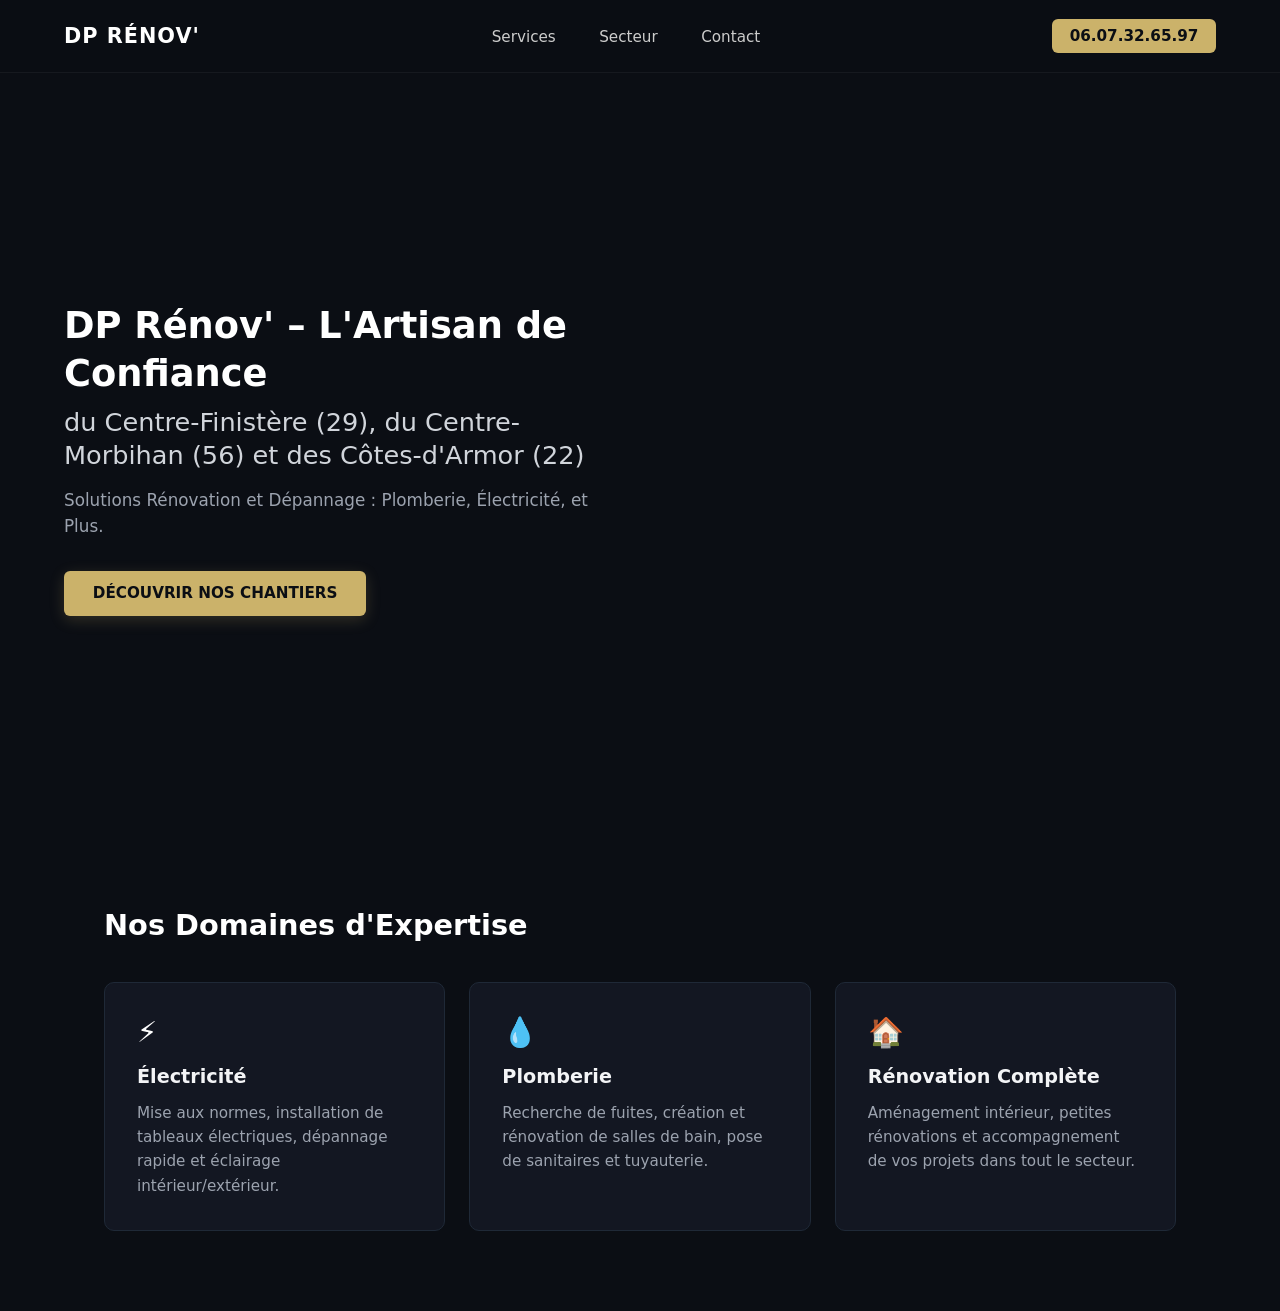
==== index.html @ 23ab6d52 "Code complet avec lien direct vers la carte" ====
<!DOCTYPE html>
<html lang="fr">
<head>
  <meta charset="UTF-8">
  <meta name="viewport" content="width=device-width, initial-scale=1.0">
  <title>DP Rénov' - L'Artisan de Confiance</title>
  <link rel="stylesheet" href="style.css">
</head>
<body>

  <!-- En-tête / Navigation -->
  <header class="navbar">
    <div class="logo">DP RÉNOV'</div>
    <nav class="nav-links">
      <a href="#services">Services</a>
      <a href="#secteur">Secteur</a>
      <a href="#contact">Contact</a>
    </nav>
    <a href="tel:0607326597" class="btn-phone">06.07.32.65.97</a>
  </header>

  <!-- Section Principale Hero avec Arrière-plan Carte -->
  <section class="hero-section" id="secteur">
    <div class="hero-container">
      <div class="hero-content">
        <h1>DP Rénov' – L'Artisan de Confiance<br>
          <span>du Centre-Finistère (29), du Centre-Morbihan (56) et des Côtes-d'Armor (22)</span>
        </h1>
        <p class="hero-subtitle">Solutions Rénovation et Dépannage : Plomberie, Électricité, et Plus.</p>
        <a href="#services" class="btn-primary">DÉCOUVRIR NOS CHANTIERS</a>
      </div>
    </div>
  </section>

  <!-- Section Domaines d'Expertise -->
  <section class="services-section" id="services">
    <h2>Nos Domaines d'Expertise</h2>
    <div class="services-grid">
      <div class="service-card">
        <div class="icon">⚡</div>
        <h3>Électricité</h3>
        <p>Mise aux normes, installation de tableaux électriques, dépannage rapide et éclairage intérieur/extérieur.</p>
      </div>
      <div class="service-card">
        <div class="icon">💧</div>
        <h3>Plomberie</h3>
        <p>Recherche de fuites, création et rénovation de salles de bain, pose de sanitaires et tuyauterie.</p>
      </div>
      <div class="service-card">
        <div class="icon">🏠</div>
        <h3>Rénovation Complète</h3>
        <p>Aménagement intérieur, petites rénovations et accompagnement de vos projets dans tout le secteur.</p>
      </div>
    </div>
  </section>

</body>
</html>
---- style.css ----
/* Reset et Styles Généraux */
* {
  margin: 0;
  padding: 0;
  box-sizing: border-box;
  font-family: 'Segoe UI', system-ui, -apple-system, sans-serif;
}

html {
  scroll-behavior: smooth;
}

body {
  background-color: #0b0e14;
  color: #ffffff;
}

/* Navbar Fixe */
.navbar {
  display: flex;
  justify-content: space-between;
  align-items: center;
  padding: 1.2rem 5%;
  background-color: rgba(11, 14, 20, 0.95);
  backdrop-filter: blur(8px);
  position: fixed;
  width: 100%;
  top: 0;
  z-index: 1000;
  border-bottom: 1px solid rgba(255, 255, 255, 0.05);
}

.logo {
  font-size: 1.3rem;
  font-weight: 700;
  letter-spacing: 1px;
}

.nav-links a {
  color: #cccccc;
  text-decoration: none;
  margin: 0 1.2rem;
  font-size: 0.95rem;
  transition: color 0.3s ease;
}

.nav-links a:hover {
  color: #cbb26a;
}

.btn-phone {
  background-color: #cbb26a;
  color: #0b0e14;
  padding: 0.5rem 1.1rem;
  border-radius: 6px;
  text-decoration: none;
  font-weight: 700;
  font-size: 0.95rem;
  transition: background-color 0.3s ease;
}

.btn-phone:hover {
  background-color: #dfc57c;
}

/* Hero Section avec Image de Carte Validée */
.hero-section {
  min-height: 92vh;
  padding-top: 90px;
  display: flex;
  align-items: center;
  background-color: #0b0e14;
  background-image: 
    linear-gradient(to right, rgba(11, 14, 20, 0.98) 0%, rgba(11, 14, 20, 0.85) 40%, rgba(11, 14, 20, 0.1) 75%),
    url('Gemini_Generated_Image_84oohw64oohw64oo.png');
  background-repeat: no-repeat;
  background-position: center right;
  background-size: cover;
}

.hero-container {
  width: 90%;
  max-width: 1200px;
  margin: 0 auto;
}

.hero-content {
  max-width: 560px;
}

.hero-content h1 {
  font-size: 2.3rem;
  line-height: 1.3;
  margin-bottom: 1rem;
  font-weight: 700;
}

.hero-content h1 span {
  font-size: 1.6rem;
  color: #d1d5db;
  font-weight: 400;
  display: block;
  margin-top: 0.5rem;
}

.hero-subtitle {
  color: #9ca3af;
  margin-bottom: 2rem;
  font-size: 1.05rem;
  line-height: 1.5;
}

.btn-primary {
  display: inline-block;
  background-color: #cbb26a;
  color: #0b0e14;
  padding: 0.85rem 1.8rem;
  border-radius: 6px;
  text-decoration: none;
  font-weight: 700;
  font-size: 0.95rem;
  transition: all 0.3s ease;
  box-shadow: 0 4px 15px rgba(203, 178, 106, 0.2);
}

.btn-primary:hover {
  background-color: #dfc57c;
  transform: translateY(-2px);
  box-shadow: 0 6px 20px rgba(203, 178, 106, 0.3);
}

/* Section Services */
.services-section {
  padding: 5rem 5%;
  max-width: 1200px;
  margin: 0 auto;
}

.services-section h2 {
  font-size: 1.8rem;
  margin-bottom: 2.5rem;
  font-weight: 600;
}

.services-grid {
  display: grid;
  grid-template-columns: repeat(auto-fit, minmax(280px, 1fr));
  gap: 1.5rem;
}

.service-card {
  background-color: #131722;
  border: 1px solid #1f2937;
  padding: 2rem;
  border-radius: 10px;
  transition: transform 0.3s ease, border-color 0.3s ease;
}

.service-card:hover {
  transform: translateY(-4px);
  border-color: rgba(203, 178, 106, 0.4);
}

.service-card .icon {
  font-size: 1.8rem;
  margin-bottom: 1rem;
}

.service-card h3 {
  margin-bottom: 0.8rem;
  color: #f3f4f6;
  font-size: 1.2rem;
}

.service-card p {
  color: #9ca3af;
  font-size: 0.95rem;
  line-height: 1.6;
}

/* Responsivité Mobile */
@media (max-width: 768px) {
  .hero-section {
    background-image: 
      linear-gradient(to bottom, rgba(11, 14, 20, 0.92) 50%, rgba(11, 14, 20, 0.6) 100%),
      url('Gemini_Generated_Image_84oohw64oohw64oo.png');
    background-position: center center;
  }

  .hero-content h1 {
    font-size: 1.8rem;
  }

  .hero-content h1 span {
    font-size: 1.3rem;
  }
}
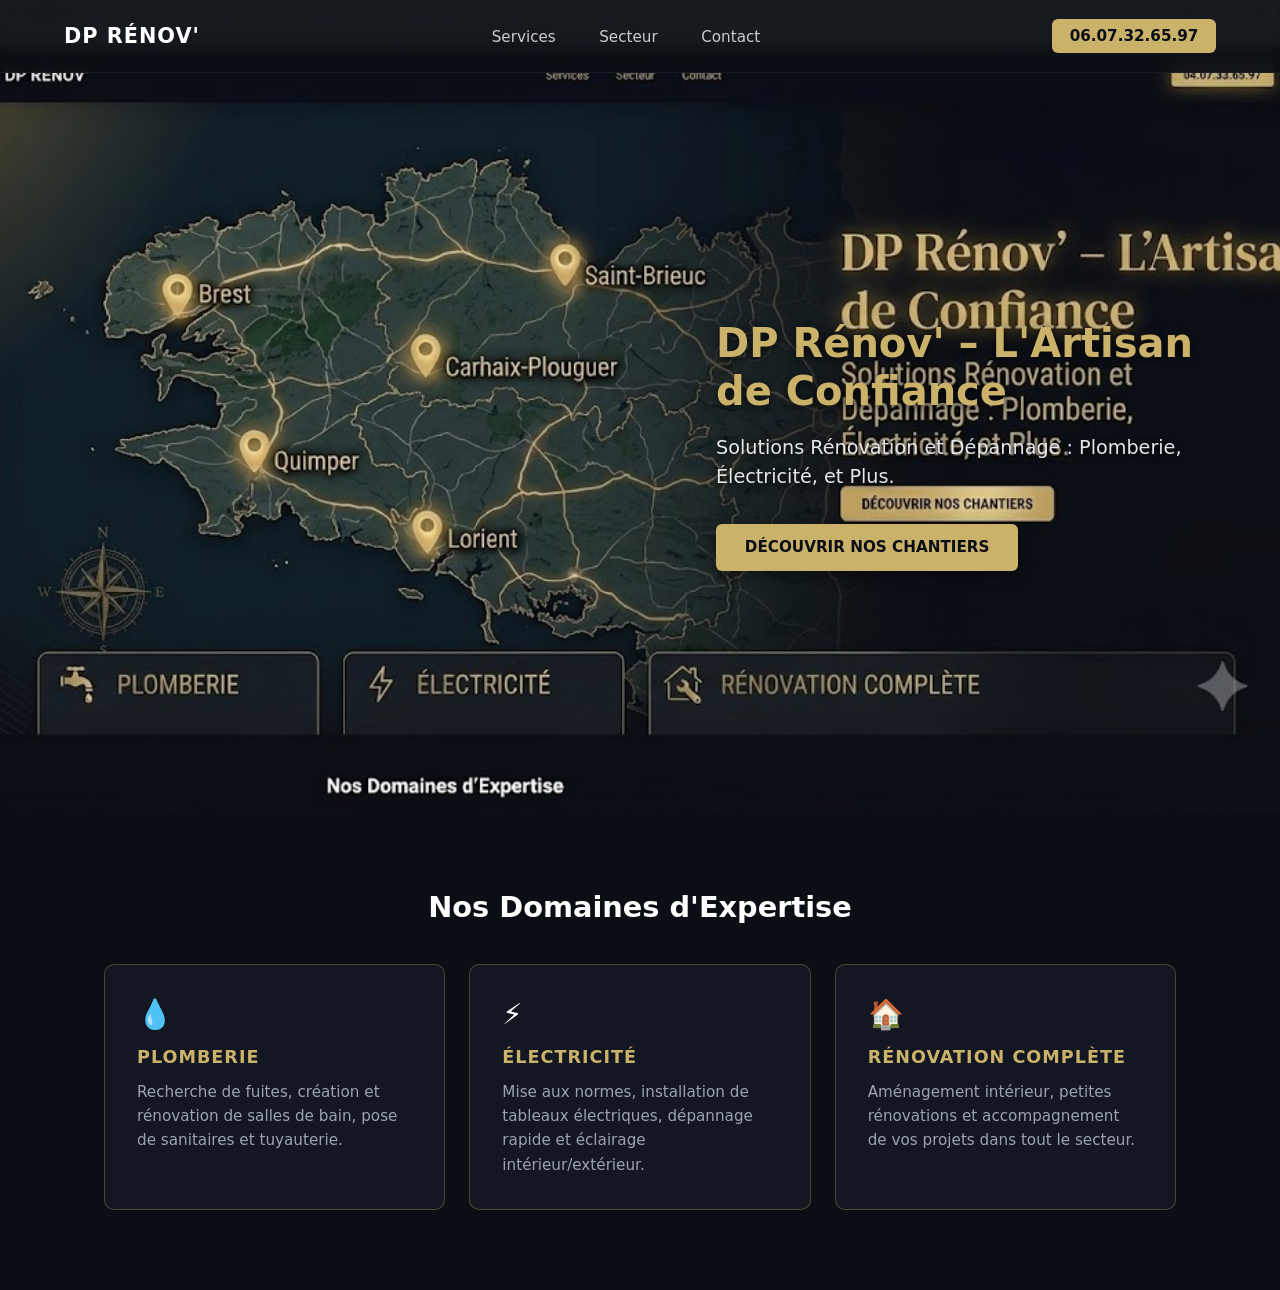
==== commit 9cf55ccc: "Mise en place exacte du design maquette" ====
--- a/index.html
+++ b/index.html
@@ -19,13 +19,11 @@
     <a href="tel:0607326597" class="btn-phone">06.07.32.65.97</a>
   </header>
 
-  <!-- Section Principale Hero avec Arrière-plan Carte -->
+  <!-- Section Hero avec Carte à gauche et Texte à droite -->
   <section class="hero-section" id="secteur">
     <div class="hero-container">
       <div class="hero-content">
-        <h1>DP Rénov' – L'Artisan de Confiance<br>
-          <span>du Centre-Finistère (29), du Centre-Morbihan (56) et des Côtes-d'Armor (22)</span>
-        </h1>
+        <h1>DP Rénov' – L'Artisan de Confiance</h1>
         <p class="hero-subtitle">Solutions Rénovation et Dépannage : Plomberie, Électricité, et Plus.</p>
         <a href="#services" class="btn-primary">DÉCOUVRIR NOS CHANTIERS</a>
       </div>
@@ -37,18 +35,18 @@
     <h2>Nos Domaines d'Expertise</h2>
     <div class="services-grid">
       <div class="service-card">
+        <div class="icon">💧</div>
+        <h3>PLOMBERIE</h3>
+        <p>Recherche de fuites, création et rénovation de salles de bain, pose de sanitaires et tuyauterie.</p>
+      </div>
+      <div class="service-card">
         <div class="icon">⚡</div>
-        <h3>Électricité</h3>
+        <h3>ÉLECTRICITÉ</h3>
         <p>Mise aux normes, installation de tableaux électriques, dépannage rapide et éclairage intérieur/extérieur.</p>
       </div>
       <div class="service-card">
-        <div class="icon">💧</div>
-        <h3>Plomberie</h3>
-        <p>Recherche de fuites, création et rénovation de salles de bain, pose de sanitaires et tuyauterie.</p>
-      </div>
-      <div class="service-card">
         <div class="icon">🏠</div>
-        <h3>Rénovation Complète</h3>
+        <h3>RÉNOVATION COMPLÈTE</h3>
         <p>Aménagement intérieur, petites rénovations et accompagnement de vos projets dans tout le secteur.</p>
       </div>
     </div>
--- a/style.css
+++ b/style.css
@@ -1,4 +1,3 @@
-/* Reset et Styles Généraux */
 * {
   margin: 0;
   padding: 0;
@@ -56,25 +55,19 @@
   text-decoration: none;
   font-weight: 700;
   font-size: 0.95rem;
-  transition: background-color 0.3s ease;
 }
 
-.btn-phone:hover {
-  background-color: #dfc57c;
-}
-
-/* Hero Section avec Image de Carte Validée */
+/* Hero Section : Fond Image Intégral */
 .hero-section {
-  min-height: 92vh;
-  padding-top: 90px;
+  min-height: 90vh;
+  padding-top: 80px;
   display: flex;
   align-items: center;
+  justify-content: flex-end; /* Alignement du texte à droite */
   background-color: #0b0e14;
-  background-image: 
-    linear-gradient(to right, rgba(11, 14, 20, 0.98) 0%, rgba(11, 14, 20, 0.85) 40%, rgba(11, 14, 20, 0.1) 75%),
-    url('Gemini_Generated_Image_84oohw64oohw64oo.png');
+  background-image: url('carte-bretagne-v2.jpg');
   background-repeat: no-repeat;
-  background-position: center right;
+  background-position: center center;
   background-size: cover;
 }
 
@@ -82,51 +75,48 @@
   width: 90%;
   max-width: 1200px;
   margin: 0 auto;
+  display: flex;
+  justify-content: flex-end; /* Contenu poussé sur la droite */
 }
 
 .hero-content {
-  max-width: 560px;
+  max-width: 500px;
+  text-align: left;
 }
 
 .hero-content h1 {
-  font-size: 2.3rem;
-  line-height: 1.3;
-  margin-bottom: 1rem;
+  font-size: 2.5rem;
+  line-height: 1.2;
+  margin-bottom: 1.2rem;
   font-weight: 700;
-}
-
-.hero-content h1 span {
-  font-size: 1.6rem;
-  color: #d1d5db;
-  font-weight: 400;
-  display: block;
-  margin-top: 0.5rem;
+  color: #cbb26a; /* Couleur dorée comme sur la maquette */
+  text-shadow: 0 2px 10px rgba(0, 0, 0, 0.8);
 }
 
 .hero-subtitle {
-  color: #9ca3af;
+  color: #e5e7eb;
   margin-bottom: 2rem;
-  font-size: 1.05rem;
+  font-size: 1.2rem;
   line-height: 1.5;
+  text-shadow: 0 2px 8px rgba(0, 0, 0, 0.8);
 }
 
 .btn-primary {
   display: inline-block;
   background-color: #cbb26a;
   color: #0b0e14;
-  padding: 0.85rem 1.8rem;
+  padding: 0.9rem 1.8rem;
   border-radius: 6px;
   text-decoration: none;
   font-weight: 700;
   font-size: 0.95rem;
   transition: all 0.3s ease;
-  box-shadow: 0 4px 15px rgba(203, 178, 106, 0.2);
+  box-shadow: 0 4px 15px rgba(0, 0, 0, 0.5);
 }
 
 .btn-primary:hover {
   background-color: #dfc57c;
   transform: translateY(-2px);
-  box-shadow: 0 6px 20px rgba(203, 178, 106, 0.3);
 }
 
 /* Section Services */
@@ -140,6 +130,7 @@
   font-size: 1.8rem;
   margin-bottom: 2.5rem;
   font-weight: 600;
+  text-align: center;
 }
 
 .services-grid {
@@ -150,15 +141,15 @@
 
 .service-card {
   background-color: #131722;
-  border: 1px solid #1f2937;
+  border: 1px solid rgba(203, 178, 106, 0.3);
   padding: 2rem;
   border-radius: 10px;
-  transition: transform 0.3s ease, border-color 0.3s ease;
+  transition: transform 0.3s ease;
 }
 
 .service-card:hover {
   transform: translateY(-4px);
-  border-color: rgba(203, 178, 106, 0.4);
+  border-color: #cbb26a;
 }
 
 .service-card .icon {
@@ -168,8 +159,9 @@
 
 .service-card h3 {
   margin-bottom: 0.8rem;
-  color: #f3f4f6;
-  font-size: 1.2rem;
+  color: #cbb26a;
+  font-size: 1.1rem;
+  letter-spacing: 1px;
 }
 
 .service-card p {
@@ -180,18 +172,18 @@
 
 /* Responsivité Mobile */
 @media (max-width: 768px) {
-  .hero-section {
-    background-image: 
-      linear-gradient(to bottom, rgba(11, 14, 20, 0.92) 50%, rgba(11, 14, 20, 0.6) 100%),
-      url('Gemini_Generated_Image_84oohw64oohw64oo.png');
-    background-position: center center;
+  .hero-container {
+    justify-content: center;
+  }
+  
+  .hero-content {
+    text-align: center;
+    background: rgba(11, 14, 20, 0.75);
+    padding: 1.5rem;
+    border-radius: 10px;
   }
 
   .hero-content h1 {
-    font-size: 1.8rem;
-  }
-
-  .hero-content h1 span {
-    font-size: 1.3rem;
+    font-size: 2rem;
   }
 }
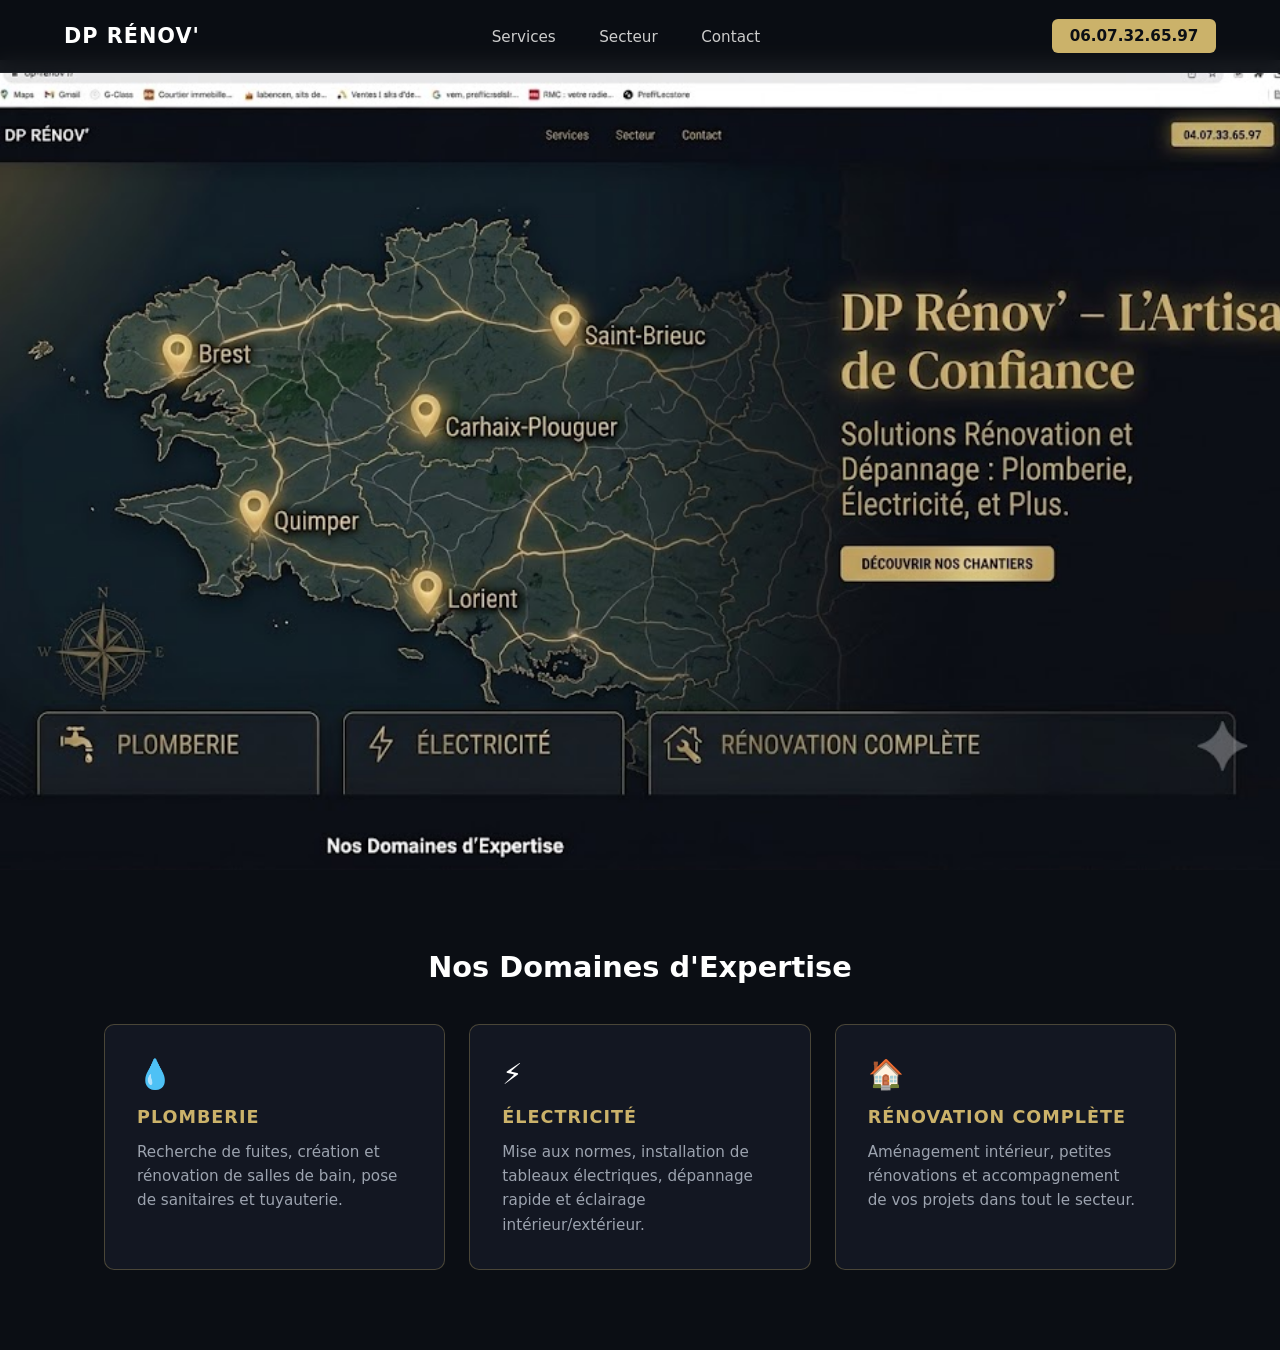
==== commit 0c50072b: "Nettoyage doublon texte" ====
--- a/index.html
+++ b/index.html
@@ -8,7 +8,7 @@
 </head>
 <body>
 
-  <!-- En-tête / Navigation -->
+  <!-- Navigation -->
   <header class="navbar">
     <div class="logo">DP RÉNOV'</div>
     <nav class="nav-links">
@@ -19,18 +19,13 @@
     <a href="tel:0607326597" class="btn-phone">06.07.32.65.97</a>
   </header>
 
-  <!-- Section Hero avec Carte à gauche et Texte à droite -->
+  <!-- Section Visuelle Principale -->
   <section class="hero-section" id="secteur">
-    <div class="hero-container">
-      <div class="hero-content">
-        <h1>DP Rénov' – L'Artisan de Confiance</h1>
-        <p class="hero-subtitle">Solutions Rénovation et Dépannage : Plomberie, Électricité, et Plus.</p>
-        <a href="#services" class="btn-primary">DÉCOUVRIR NOS CHANTIERS</a>
-      </div>
-    </div>
+    <!-- Zone d'interaction invisible calquée sur le bouton de l'image -->
+    <a href="#services" class="invisible-btn" aria-label="Découvrir nos chantiers"></a>
   </section>
 
-  <!-- Section Domaines d'Expertise -->
+  <!-- Section Services -->
   <section class="services-section" id="services">
     <h2>Nos Domaines d'Expertise</h2>
     <div class="services-grid">
--- a/style.css
+++ b/style.css
@@ -14,7 +14,7 @@
   color: #ffffff;
 }
 
-/* Navbar Fixe */
+/* Navbar */
 .navbar {
   display: flex;
   justify-content: space-between;
@@ -57,66 +57,26 @@
   font-size: 0.95rem;
 }
 
-/* Hero Section : Fond Image Intégral */
+/* Hero Section : Affichage direct du visuel complet */
 .hero-section {
-  min-height: 90vh;
-  padding-top: 80px;
-  display: flex;
-  align-items: center;
-  justify-content: flex-end; /* Alignement du texte à droite */
-  background-color: #0b0e14;
+  width: 100%;
+  height: 90vh;
+  margin-top: 60px;
+  position: relative;
   background-image: url('carte-bretagne-v2.jpg');
   background-repeat: no-repeat;
-  background-position: center center;
+  background-position: center top;
   background-size: cover;
 }
 
-.hero-container {
-  width: 90%;
-  max-width: 1200px;
-  margin: 0 auto;
-  display: flex;
-  justify-content: flex-end; /* Contenu poussé sur la droite */
-}
-
-.hero-content {
-  max-width: 500px;
-  text-align: left;
-}
-
-.hero-content h1 {
-  font-size: 2.5rem;
-  line-height: 1.2;
-  margin-bottom: 1.2rem;
-  font-weight: 700;
-  color: #cbb26a; /* Couleur dorée comme sur la maquette */
-  text-shadow: 0 2px 10px rgba(0, 0, 0, 0.8);
-}
-
-.hero-subtitle {
-  color: #e5e7eb;
-  margin-bottom: 2rem;
-  font-size: 1.2rem;
-  line-height: 1.5;
-  text-shadow: 0 2px 8px rgba(0, 0, 0, 0.8);
-}
-
-.btn-primary {
-  display: inline-block;
-  background-color: #cbb26a;
-  color: #0b0e14;
-  padding: 0.9rem 1.8rem;
-  border-radius: 6px;
-  text-decoration: none;
-  font-weight: 700;
-  font-size: 0.95rem;
-  transition: all 0.3s ease;
-  box-shadow: 0 4px 15px rgba(0, 0, 0, 0.5);
-}
-
-.btn-primary:hover {
-  background-color: #dfc57c;
-  transform: translateY(-2px);
+/* Zone cliquable invisible positionnée au niveau du bouton de la maquette */
+.invisible-btn {
+  position: absolute;
+  bottom: 25%;
+  right: 15%;
+  width: 220px;
+  height: 50px;
+  cursor: pointer;
 }
 
 /* Section Services */
@@ -168,22 +128,4 @@
   color: #9ca3af;
   font-size: 0.95rem;
   line-height: 1.6;
-}
-
-/* Responsivité Mobile */
-@media (max-width: 768px) {
-  .hero-container {
-    justify-content: center;
-  }
-  
-  .hero-content {
-    text-align: center;
-    background: rgba(11, 14, 20, 0.75);
-    padding: 1.5rem;
-    border-radius: 10px;
-  }
-
-  .hero-content h1 {
-    font-size: 2rem;
-  }
 }
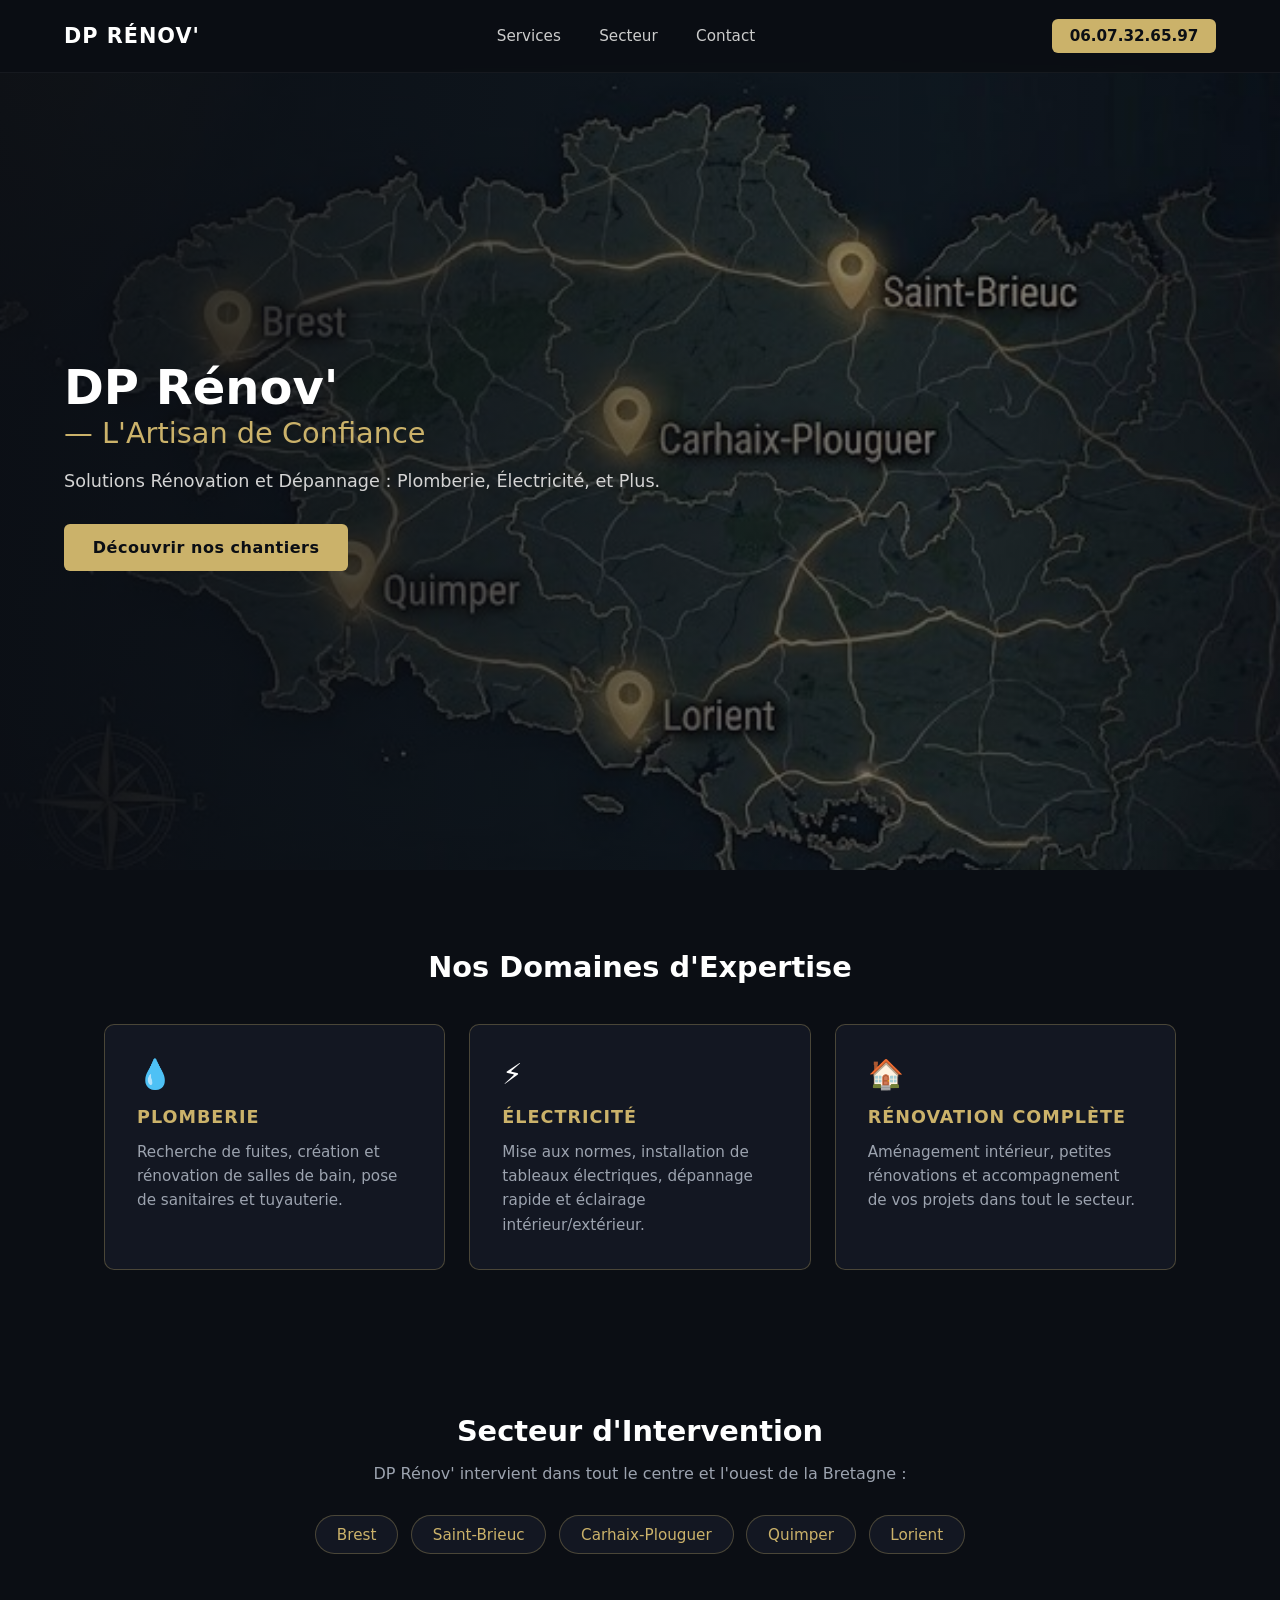
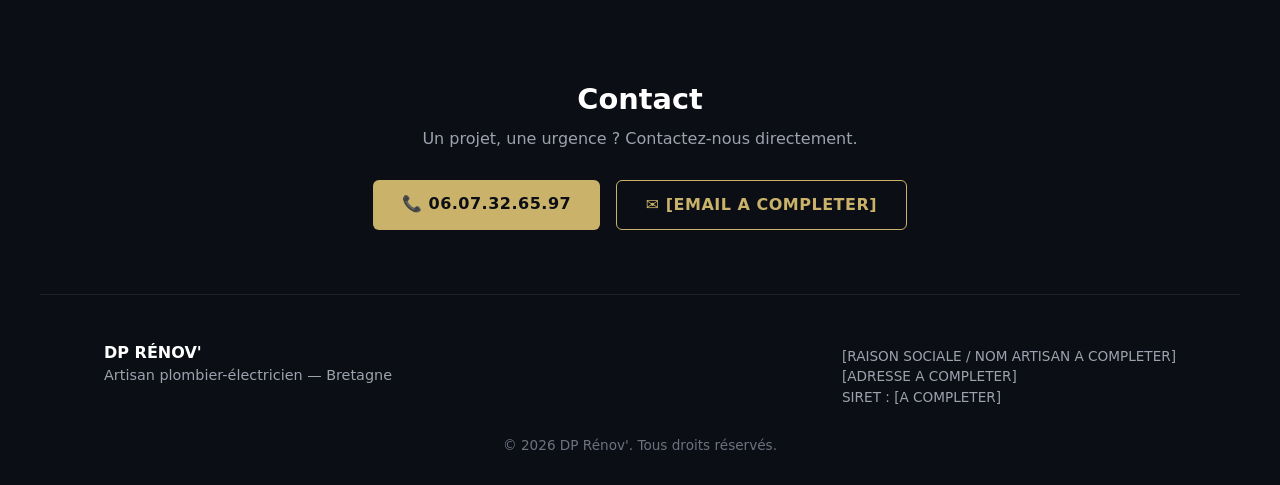
==== commit a665b3ec: "Refonte hero : vrai HTML au lieu de la maquette image" ====
--- a/index.html
+++ b/index.html
@@ -3,7 +3,8 @@
 <head>
   <meta charset="UTF-8">
   <meta name="viewport" content="width=device-width, initial-scale=1.0">
-  <title>DP Rénov' - L'Artisan de Confiance</title>
+  <title>DP Rénov' - L'Artisan de Confiance | Plomberie, Électricité, Rénovation en Bretagne</title>
+  <meta name="description" content="DP Rénov', artisan plombier-électricien en Bretagne. Recherche de fuites, mise aux normes électriques, rénovation complète. Intervention à Brest, Saint-Brieuc, Carhaix-Plouguer, Quimper, Lorient.">
   <link rel="stylesheet" href="style.css">
 </head>
 <body>
@@ -11,21 +12,32 @@
   <!-- Navigation -->
   <header class="navbar">
     <div class="logo">DP RÉNOV'</div>
+
+    <input type="checkbox" id="nav-toggle" class="nav-toggle">
+    <label for="nav-toggle" class="nav-burger" aria-label="Ouvrir le menu">
+      <span></span><span></span><span></span>
+    </label>
+
     <nav class="nav-links">
       <a href="#services">Services</a>
       <a href="#secteur">Secteur</a>
       <a href="#contact">Contact</a>
+      <a href="tel:0607326597" class="btn-phone btn-phone--mobile">06.07.32.65.97</a>
     </nav>
-    <a href="tel:0607326597" class="btn-phone">06.07.32.65.97</a>
+
+    <a href="tel:0607326597" class="btn-phone btn-phone--desktop">06.07.32.65.97</a>
   </header>
 
-  <!-- Section Visuelle Principale -->
-  <section class="hero-section" id="secteur">
-    <!-- Zone d'interaction invisible calquée sur le bouton de l'image -->
-    <a href="#services" class="invisible-btn" aria-label="Découvrir nos chantiers"></a>
+  <!-- Hero -->
+  <section class="hero-section">
+    <div class="hero-content">
+      <h1>DP Rénov' <span>— L'Artisan de Confiance</span></h1>
+      <p>Solutions Rénovation et Dépannage : Plomberie, Électricité, et Plus.</p>
+      <a href="#services" class="btn-cta">Découvrir nos chantiers</a>
+    </div>
   </section>
 
-  <!-- Section Services -->
+  <!-- Services -->
   <section class="services-section" id="services">
     <h2>Nos Domaines d'Expertise</h2>
     <div class="services-grid">
@@ -47,5 +59,48 @@
     </div>
   </section>
 
+  <!-- Secteur d'intervention -->
+  <section class="secteur-section" id="secteur">
+    <h2>Secteur d'Intervention</h2>
+    <p class="secteur-intro">DP Rénov' intervient dans tout le centre et l'ouest de la Bretagne :</p>
+    <ul class="secteur-list">
+      <li>Brest</li>
+      <li>Saint-Brieuc</li>
+      <li>Carhaix-Plouguer</li>
+      <li>Quimper</li>
+      <li>Lorient</li>
+    </ul>
+  </section>
+
+  <!-- Contact -->
+  <section class="contact-section" id="contact">
+    <h2>Contact</h2>
+    <p>Un projet, une urgence ? Contactez-nous directement.</p>
+    <div class="contact-links">
+      <a href="tel:0607326597" class="btn-cta">📞 06.07.32.65.97</a>
+      <a href="mailto:[EMAIL A COMPLETER]" class="btn-cta btn-cta--ghost">✉️ [EMAIL A COMPLETER]</a>
+    </div>
+  </section>
+
+  <!-- Footer -->
+  <footer class="site-footer">
+    <div class="footer-content">
+      <div>
+        <strong>DP RÉNOV'</strong>
+        <p>Artisan plombier-électricien — Bretagne</p>
+      </div>
+      <div class="footer-legal">
+        <p>[RAISON SOCIALE / NOM ARTISAN A COMPLETER]</p>
+        <p>[ADRESSE A COMPLETER]</p>
+        <p>SIRET : [A COMPLETER]</p>
+      </div>
+    </div>
+    <p class="footer-copy">© <span id="year"></span> DP Rénov'. Tous droits réservés.</p>
+  </footer>
+
+  <script>
+    document.getElementById('year').textContent = new Date().getFullYear();
+  </script>
+
 </body>
-</html>+</html>
--- a/style.css
+++ b/style.css
@@ -12,6 +12,15 @@
 body {
   background-color: #0b0e14;
   color: #ffffff;
+}
+
+a {
+  outline-offset: 3px;
+}
+a:focus-visible,
+label:focus-visible,
+input:focus-visible {
+  outline: 2px solid #cbb26a;
 }
 
 /* Navbar */
@@ -35,6 +44,11 @@
   letter-spacing: 1px;
 }
 
+.nav-links {
+  display: flex;
+  align-items: center;
+}
+
 .nav-links a {
   color: #cccccc;
   text-decoration: none;
@@ -52,34 +66,106 @@
   color: #0b0e14;
   padding: 0.5rem 1.1rem;
   border-radius: 6px;
+  text-decoration: none !important;
+  font-weight: 700;
+  font-size: 0.95rem;
+}
+
+.btn-phone--mobile {
+  display: none;
+}
+
+/* Burger (hidden on desktop) */
+.nav-toggle {
+  display: none;
+}
+
+.nav-burger {
+  display: none;
+  flex-direction: column;
+  gap: 5px;
+  cursor: pointer;
+  padding: 0.4rem;
+}
+
+.nav-burger span {
+  width: 24px;
+  height: 2px;
+  background: #ffffff;
+  transition: 0.3s ease;
+}
+
+/* Hero */
+.hero-section {
+  width: 100%;
+  min-height: 90vh;
+  margin-top: 60px;
+  position: relative;
+  display: flex;
+  align-items: center;
+  background-image:
+    linear-gradient(90deg, rgba(11,14,20,0.92) 0%, rgba(11,14,20,0.55) 55%, rgba(11,14,20,0.25) 100%),
+    url('carte-bretagne-map.jpg');
+  background-repeat: no-repeat;
+  background-position: center;
+  background-size: cover;
+  padding: 3rem 5%;
+}
+
+.hero-content {
+  max-width: 620px;
+}
+
+.hero-content h1 {
+  font-size: clamp(2rem, 5vw, 3rem);
+  font-weight: 700;
+  line-height: 1.2;
+  margin-bottom: 1rem;
+}
+
+.hero-content h1 span {
+  display: block;
+  color: #cbb26a;
+  font-weight: 400;
+  font-size: 0.6em;
+}
+
+.hero-content p {
+  font-size: 1.1rem;
+  color: #d4d4d4;
+  margin-bottom: 1.8rem;
+  line-height: 1.6;
+}
+
+.btn-cta {
+  display: inline-block;
+  background-color: #cbb26a;
+  color: #0b0e14;
+  padding: 0.9rem 1.8rem;
+  border-radius: 6px;
   text-decoration: none;
   font-weight: 700;
-  font-size: 0.95rem;
-}
-
-/* Hero Section : Affichage direct du visuel complet */
-.hero-section {
-  width: 100%;
-  height: 90vh;
-  margin-top: 60px;
-  position: relative;
-  background-image: url('carte-bretagne-v2.jpg');
-  background-repeat: no-repeat;
-  background-position: center top;
-  background-size: cover;
-}
-
-/* Zone cliquable invisible positionnée au niveau du bouton de la maquette */
-.invisible-btn {
-  position: absolute;
-  bottom: 25%;
-  right: 15%;
-  width: 220px;
-  height: 50px;
-  cursor: pointer;
-}
-
-/* Section Services */
+  letter-spacing: 0.5px;
+  transition: transform 0.2s ease, background-color 0.2s ease;
+}
+
+.btn-cta:hover {
+  transform: translateY(-2px);
+  background-color: #ddc383;
+}
+
+.btn-cta--ghost {
+  background-color: transparent;
+  color: #cbb26a;
+  border: 1px solid #cbb26a;
+  margin-left: 1rem;
+}
+
+.btn-cta--ghost:hover {
+  background-color: rgba(203, 178, 106, 0.1);
+}
+
+/* Services */
 .services-section {
   padding: 5rem 5%;
   max-width: 1200px;
@@ -128,4 +214,147 @@
   color: #9ca3af;
   font-size: 0.95rem;
   line-height: 1.6;
-}+}
+
+/* Secteur */
+.secteur-section {
+  padding: 4rem 5%;
+  max-width: 1200px;
+  margin: 0 auto;
+  text-align: center;
+}
+
+.secteur-section h2 {
+  font-size: 1.8rem;
+  margin-bottom: 1rem;
+}
+
+.secteur-intro {
+  color: #9ca3af;
+  margin-bottom: 2rem;
+}
+
+.secteur-list {
+  list-style: none;
+  display: flex;
+  flex-wrap: wrap;
+  justify-content: center;
+  gap: 0.8rem;
+}
+
+.secteur-list li {
+  background-color: #131722;
+  border: 1px solid rgba(203, 178, 106, 0.3);
+  color: #cbb26a;
+  padding: 0.6rem 1.3rem;
+  border-radius: 999px;
+  font-size: 0.95rem;
+}
+
+/* Contact */
+.contact-section {
+  padding: 4rem 5%;
+  max-width: 700px;
+  margin: 0 auto;
+  text-align: center;
+}
+
+.contact-section h2 {
+  font-size: 1.8rem;
+  margin-bottom: 0.8rem;
+}
+
+.contact-section > p {
+  color: #9ca3af;
+  margin-bottom: 2rem;
+}
+
+.contact-links {
+  display: flex;
+  justify-content: center;
+  flex-wrap: wrap;
+  gap: 1rem;
+}
+
+.contact-links .btn-cta--ghost {
+  margin-left: 0;
+}
+
+/* Footer */
+.site-footer {
+  border-top: 1px solid rgba(255, 255, 255, 0.08);
+  padding: 3rem 5% 2rem;
+  max-width: 1200px;
+  margin: 0 auto;
+}
+
+.footer-content {
+  display: flex;
+  justify-content: space-between;
+  flex-wrap: wrap;
+  gap: 2rem;
+  margin-bottom: 2rem;
+}
+
+.footer-content p {
+  color: #9ca3af;
+  font-size: 0.9rem;
+  margin-top: 0.3rem;
+}
+
+.footer-legal p {
+  font-size: 0.85rem;
+}
+
+.footer-copy {
+  color: #6b7280;
+  font-size: 0.85rem;
+  text-align: center;
+}
+
+/* Responsive */
+@media (max-width: 800px) {
+  .nav-burger {
+    display: flex;
+  }
+
+  .btn-phone--desktop {
+    display: none;
+  }
+
+  .btn-phone--mobile {
+    display: inline-block;
+    margin: 1.5rem 1.2rem 0;
+  }
+
+  .nav-links {
+    position: fixed;
+    top: 60px;
+    right: 0;
+    height: calc(100vh - 60px);
+    width: 220px;
+    background-color: #0b0e14;
+    flex-direction: column;
+    align-items: flex-start;
+    padding-top: 1.5rem;
+    transform: translateX(100%);
+    transition: transform 0.3s ease;
+    border-left: 1px solid rgba(255, 255, 255, 0.08);
+  }
+
+  .nav-links a {
+    margin: 0.8rem 1.2rem;
+  }
+
+  .nav-toggle:checked ~ .nav-links {
+    transform: translateX(0);
+  }
+
+  .hero-content {
+    max-width: 100%;
+  }
+
+  .footer-content {
+    flex-direction: column;
+  }
+}
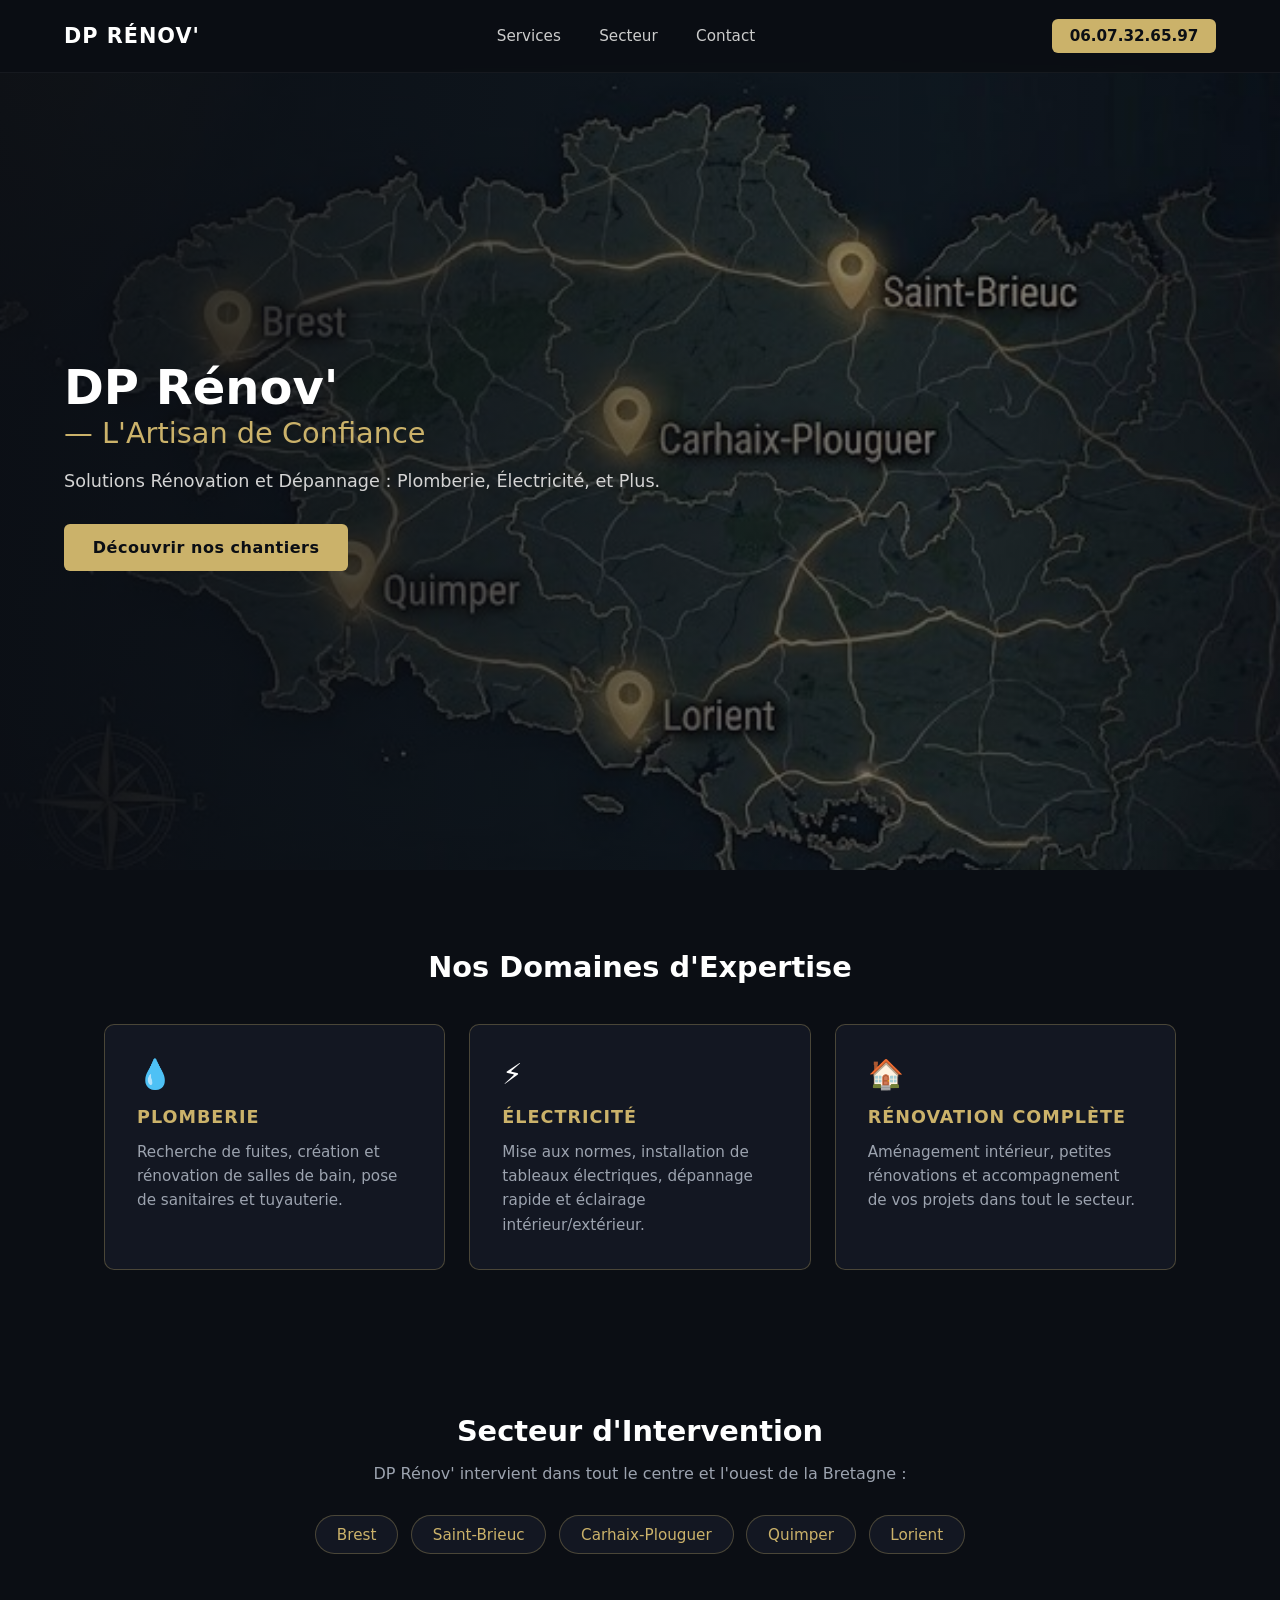
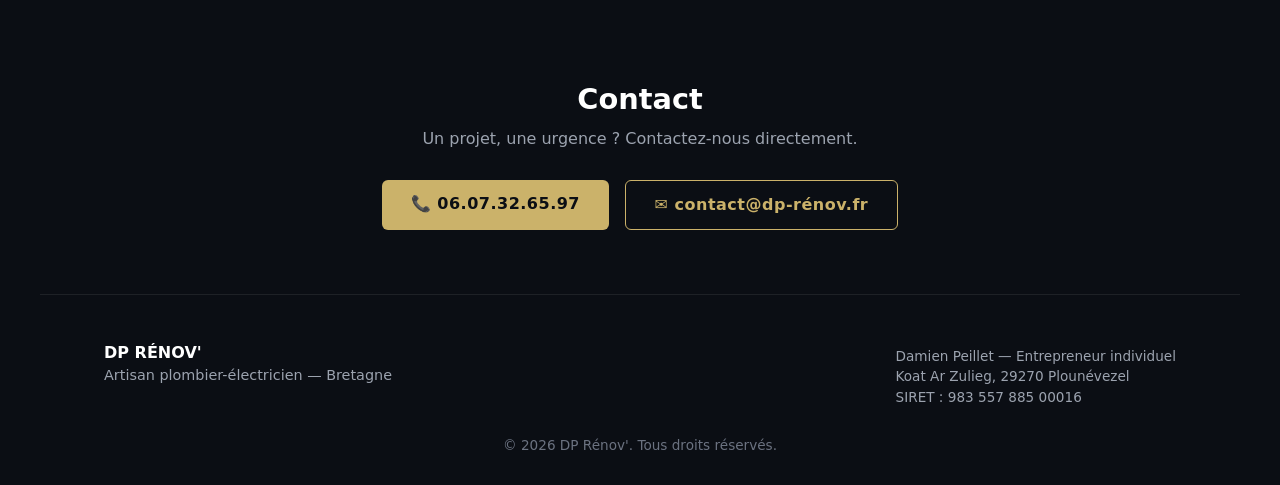
==== commit 311f874f: "Mentions légales et email de contact complétés" ====
--- a/index.html
+++ b/index.html
@@ -78,7 +78,7 @@
     <p>Un projet, une urgence ? Contactez-nous directement.</p>
     <div class="contact-links">
       <a href="tel:0607326597" class="btn-cta">📞 06.07.32.65.97</a>
-      <a href="mailto:[EMAIL A COMPLETER]" class="btn-cta btn-cta--ghost">✉️ [EMAIL A COMPLETER]</a>
+      <a href="mailto:contact@dp-rénov.fr" class="btn-cta btn-cta--ghost">✉️ contact@dp-rénov.fr</a>
     </div>
   </section>
 
@@ -90,9 +90,9 @@
         <p>Artisan plombier-électricien — Bretagne</p>
       </div>
       <div class="footer-legal">
-        <p>[RAISON SOCIALE / NOM ARTISAN A COMPLETER]</p>
-        <p>[ADRESSE A COMPLETER]</p>
-        <p>SIRET : [A COMPLETER]</p>
+        <p>Damien Peillet — Entrepreneur individuel</p>
+        <p>Koat Ar Zulieg, 29270 Plounévezel</p>
+        <p>SIRET : 983 557 885 00016</p>
       </div>
     </div>
     <p class="footer-copy">© <span id="year"></span> DP Rénov'. Tous droits réservés.</p>
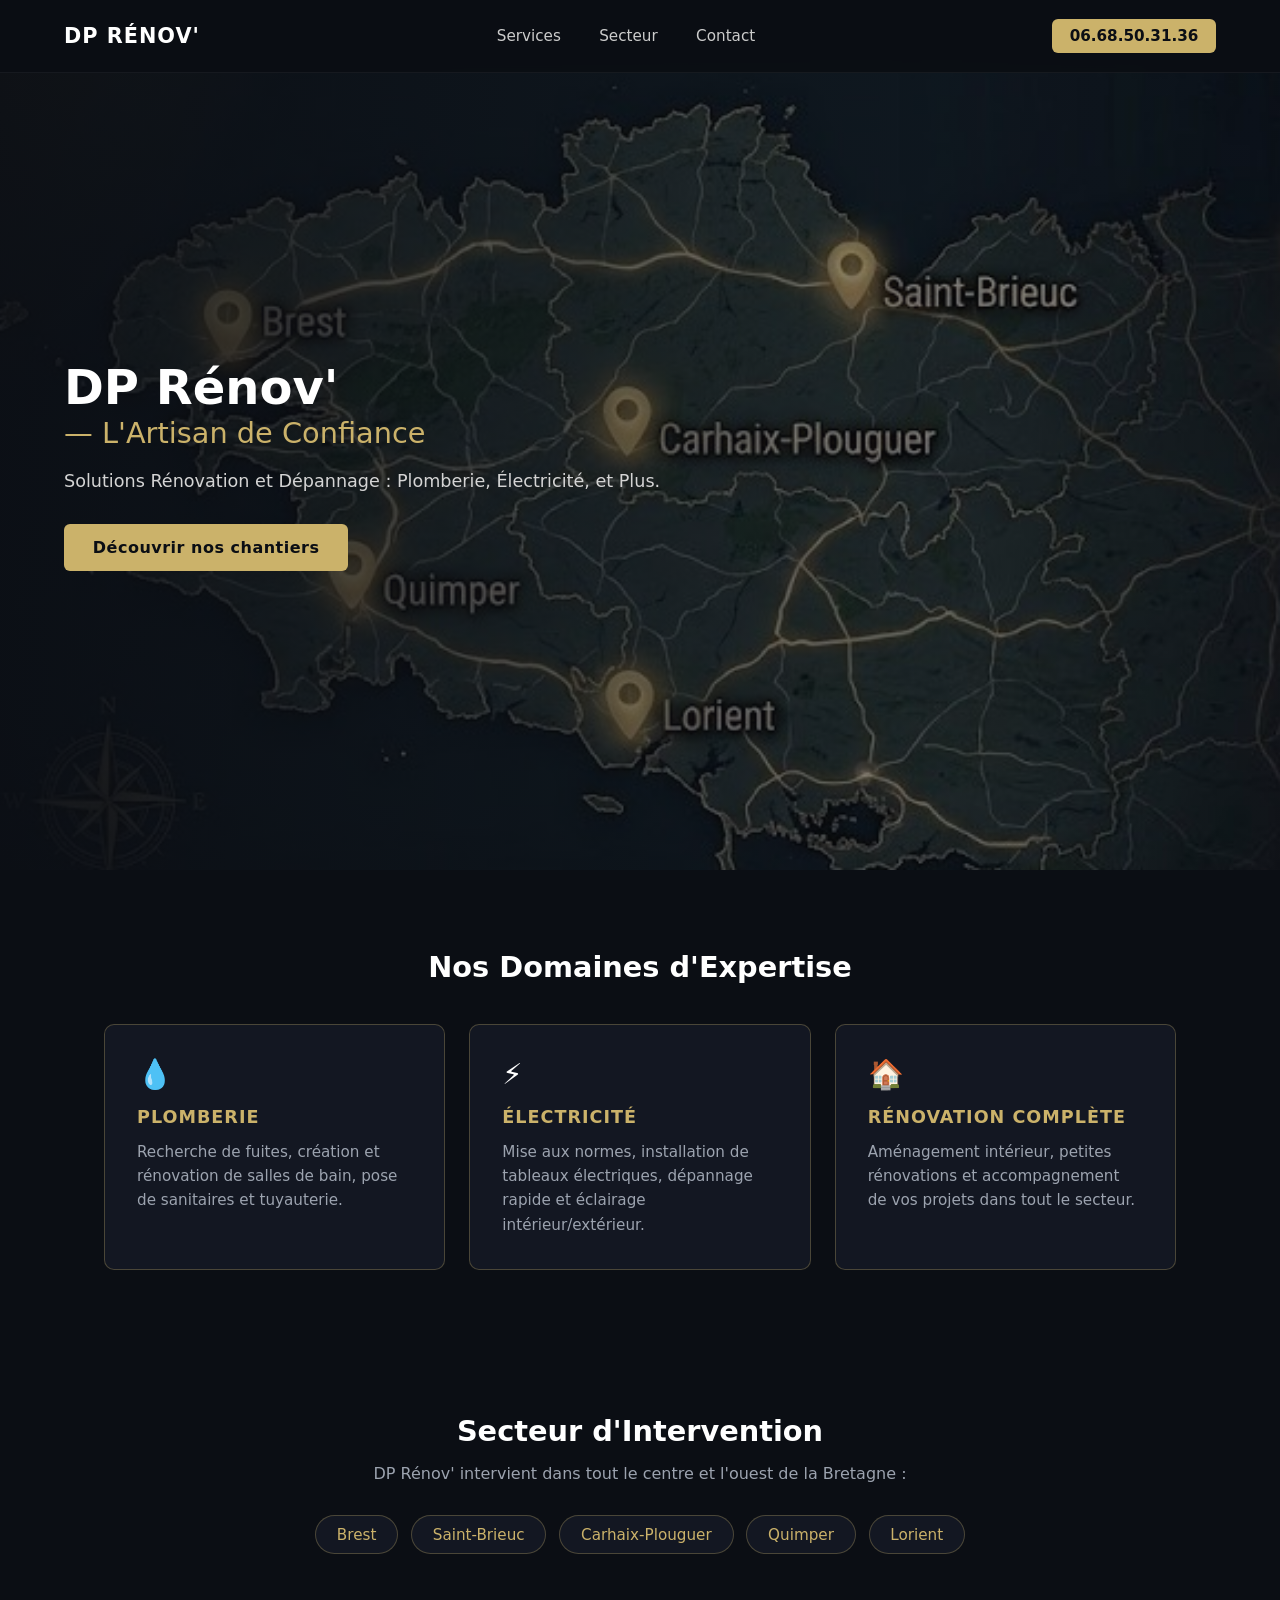
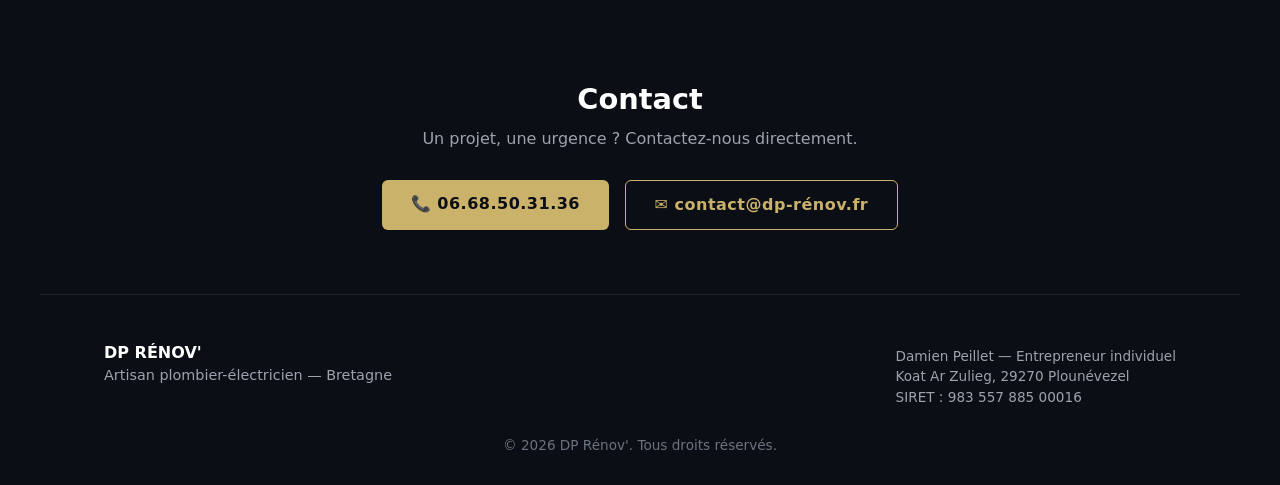
==== commit f5d5ee5f: "Mise à jour numéro de téléphone" ====
--- a/index.html
+++ b/index.html
@@ -22,10 +22,10 @@
       <a href="#services">Services</a>
       <a href="#secteur">Secteur</a>
       <a href="#contact">Contact</a>
-      <a href="tel:0607326597" class="btn-phone btn-phone--mobile">06.07.32.65.97</a>
+      <a href="tel:0668503136" class="btn-phone btn-phone--mobile">06.68.50.31.36</a>
     </nav>
 
-    <a href="tel:0607326597" class="btn-phone btn-phone--desktop">06.07.32.65.97</a>
+    <a href="tel:0668503136" class="btn-phone btn-phone--desktop">06.68.50.31.36</a>
   </header>
 
   <!-- Hero -->
@@ -77,7 +77,7 @@
     <h2>Contact</h2>
     <p>Un projet, une urgence ? Contactez-nous directement.</p>
     <div class="contact-links">
-      <a href="tel:0607326597" class="btn-cta">📞 06.07.32.65.97</a>
+      <a href="tel:0668503136" class="btn-cta">📞 06.68.50.31.36</a>
       <a href="mailto:contact@dp-rénov.fr" class="btn-cta btn-cta--ghost">✉️ contact@dp-rénov.fr</a>
     </div>
   </section>
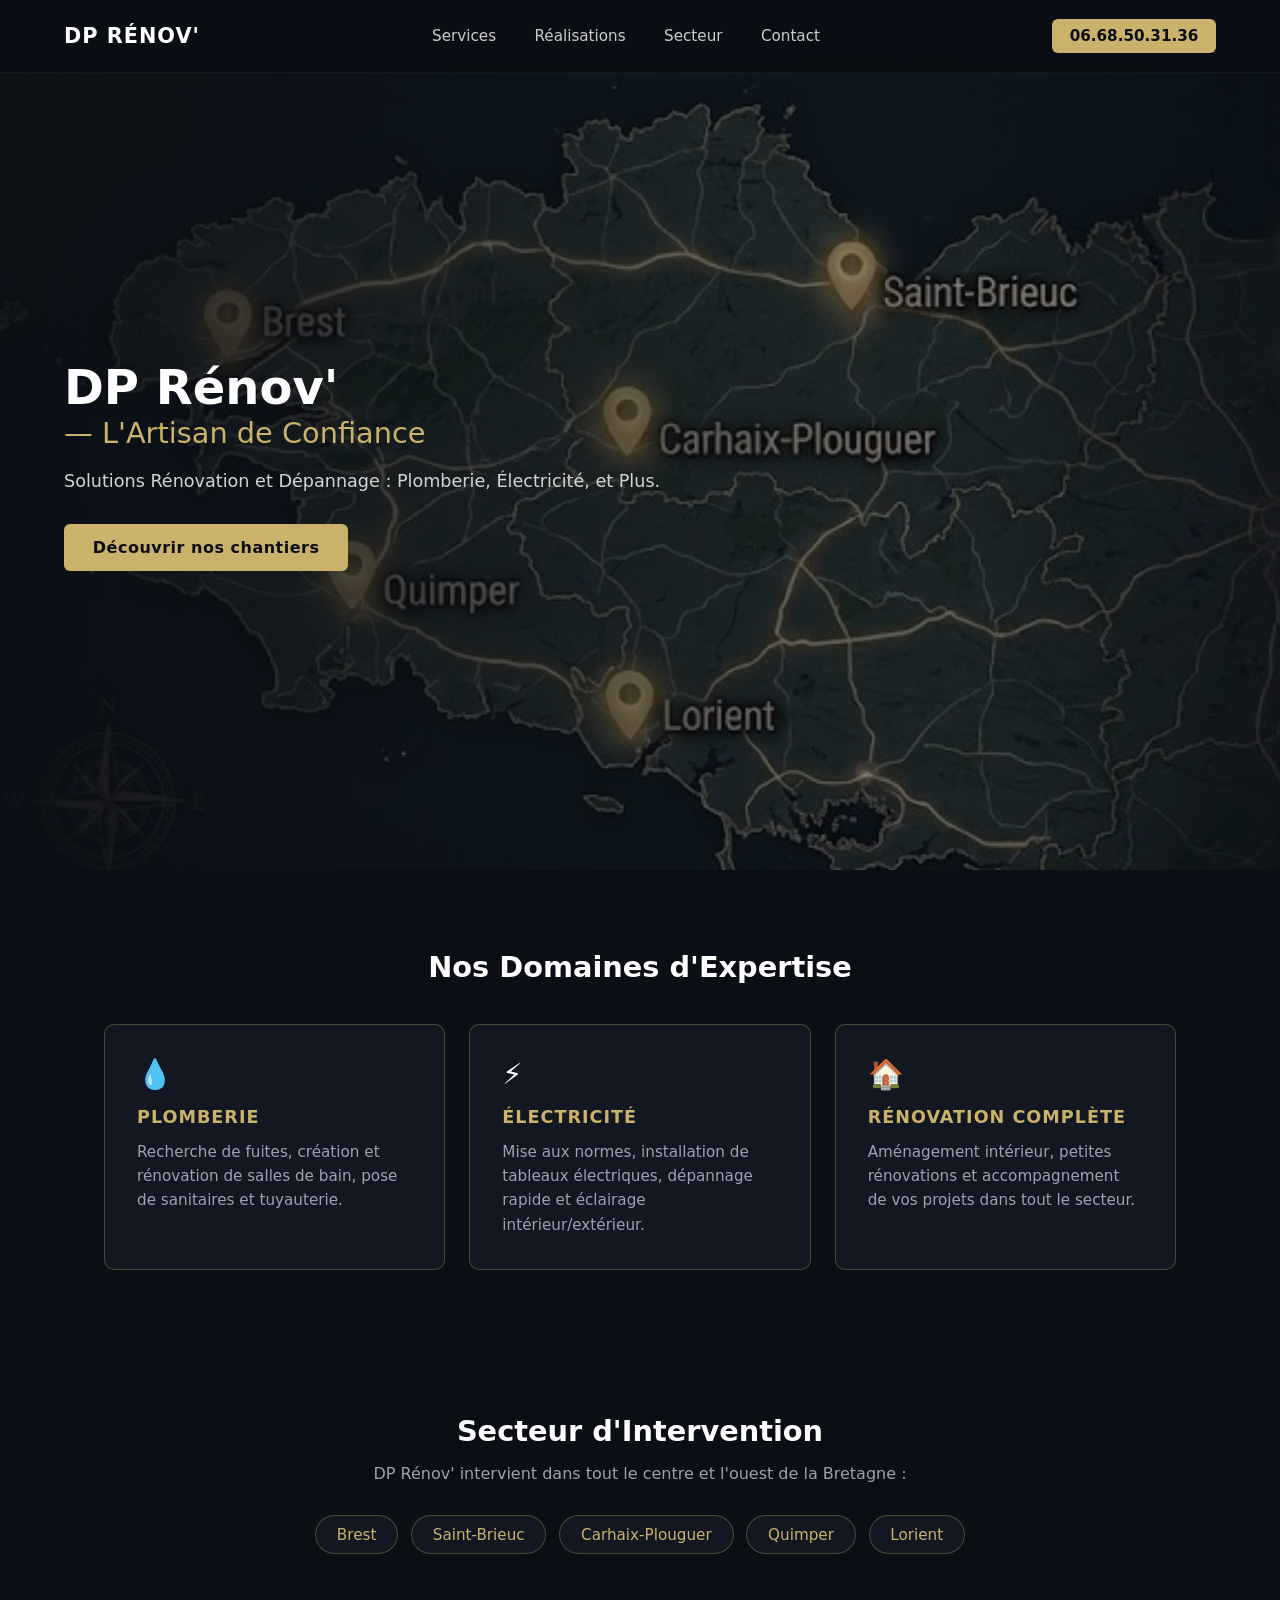
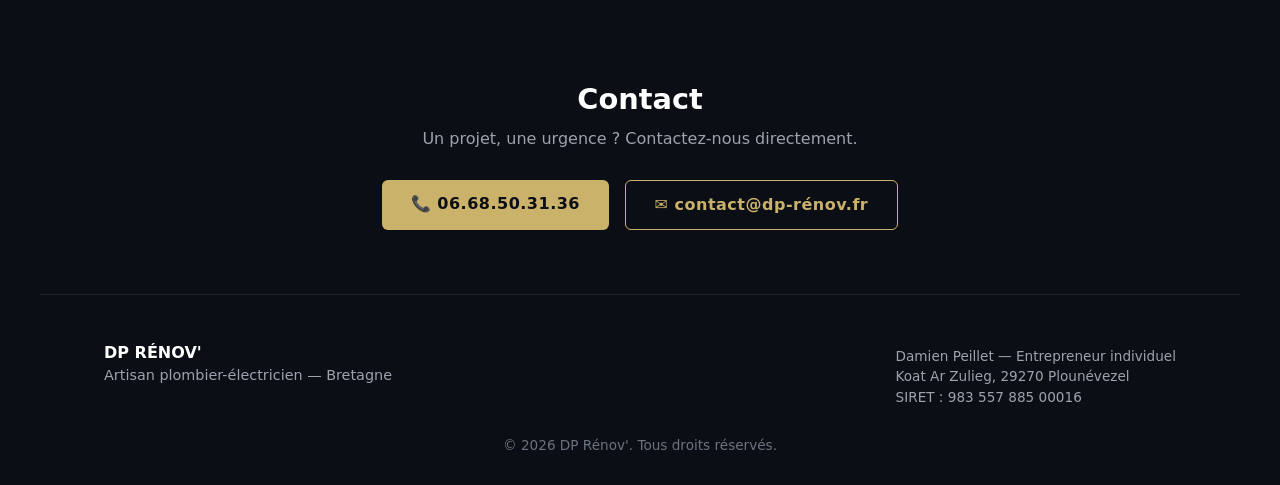
==== commit b43a0f37: "Ajout section Réalisations" ====
--- a/index.html
+++ b/index.html
@@ -20,6 +20,7 @@
 
     <nav class="nav-links">
       <a href="#services">Services</a>
+      <a href="realisations.html">Réalisations</a>
       <a href="#secteur">Secteur</a>
       <a href="#contact">Contact</a>
       <a href="tel:0668503136" class="btn-phone btn-phone--mobile">06.68.50.31.36</a>
--- a/style.css
+++ b/style.css
@@ -214,6 +214,83 @@
   color: #9ca3af;
   font-size: 0.95rem;
   line-height: 1.6;
+}
+
+.logo-link {
+  color: inherit;
+  text-decoration: none;
+}
+
+.nav-links a.active {
+  color: #cbb26a;
+}
+
+.page-header {
+  max-width: 1200px;
+  margin: 0 auto;
+  padding: 7.5rem 5% 1rem;
+  text-align: center;
+}
+
+.page-header h1 {
+  font-size: clamp(1.8rem, 4vw, 2.6rem);
+  margin-bottom: 0.6rem;
+}
+
+.page-header p {
+  color: #9ca3af;
+}
+
+/* Réalisations */
+.realisations-section {
+  padding: 4rem 5%;
+  max-width: 1200px;
+  margin: 0 auto;
+  text-align: center;
+}
+
+.realisations-section h2 {
+  font-size: 1.8rem;
+  margin-bottom: 0.8rem;
+}
+
+.realisations-intro {
+  color: #9ca3af;
+  margin-bottom: 2.5rem;
+}
+
+.realisations-grid {
+  display: grid;
+  grid-template-columns: repeat(auto-fit, minmax(260px, 1fr));
+  gap: 1.2rem;
+  text-align: left;
+}
+
+.realisation-card {
+  background-color: #131722;
+  border: 1px solid rgba(203, 178, 106, 0.3);
+  border-radius: 10px;
+  overflow: hidden;
+  transition: transform 0.3s ease, border-color 0.3s ease;
+}
+
+.realisation-card:hover {
+  transform: translateY(-4px);
+  border-color: #cbb26a;
+}
+
+.realisation-card img {
+  width: 100%;
+  height: 210px;
+  object-fit: cover;
+  display: block;
+}
+
+.realisation-card figcaption {
+  padding: 0.9rem 1.1rem;
+  color: #cbb26a;
+  font-size: 0.9rem;
+  letter-spacing: 0.3px;
 }
 
 /* Secteur */
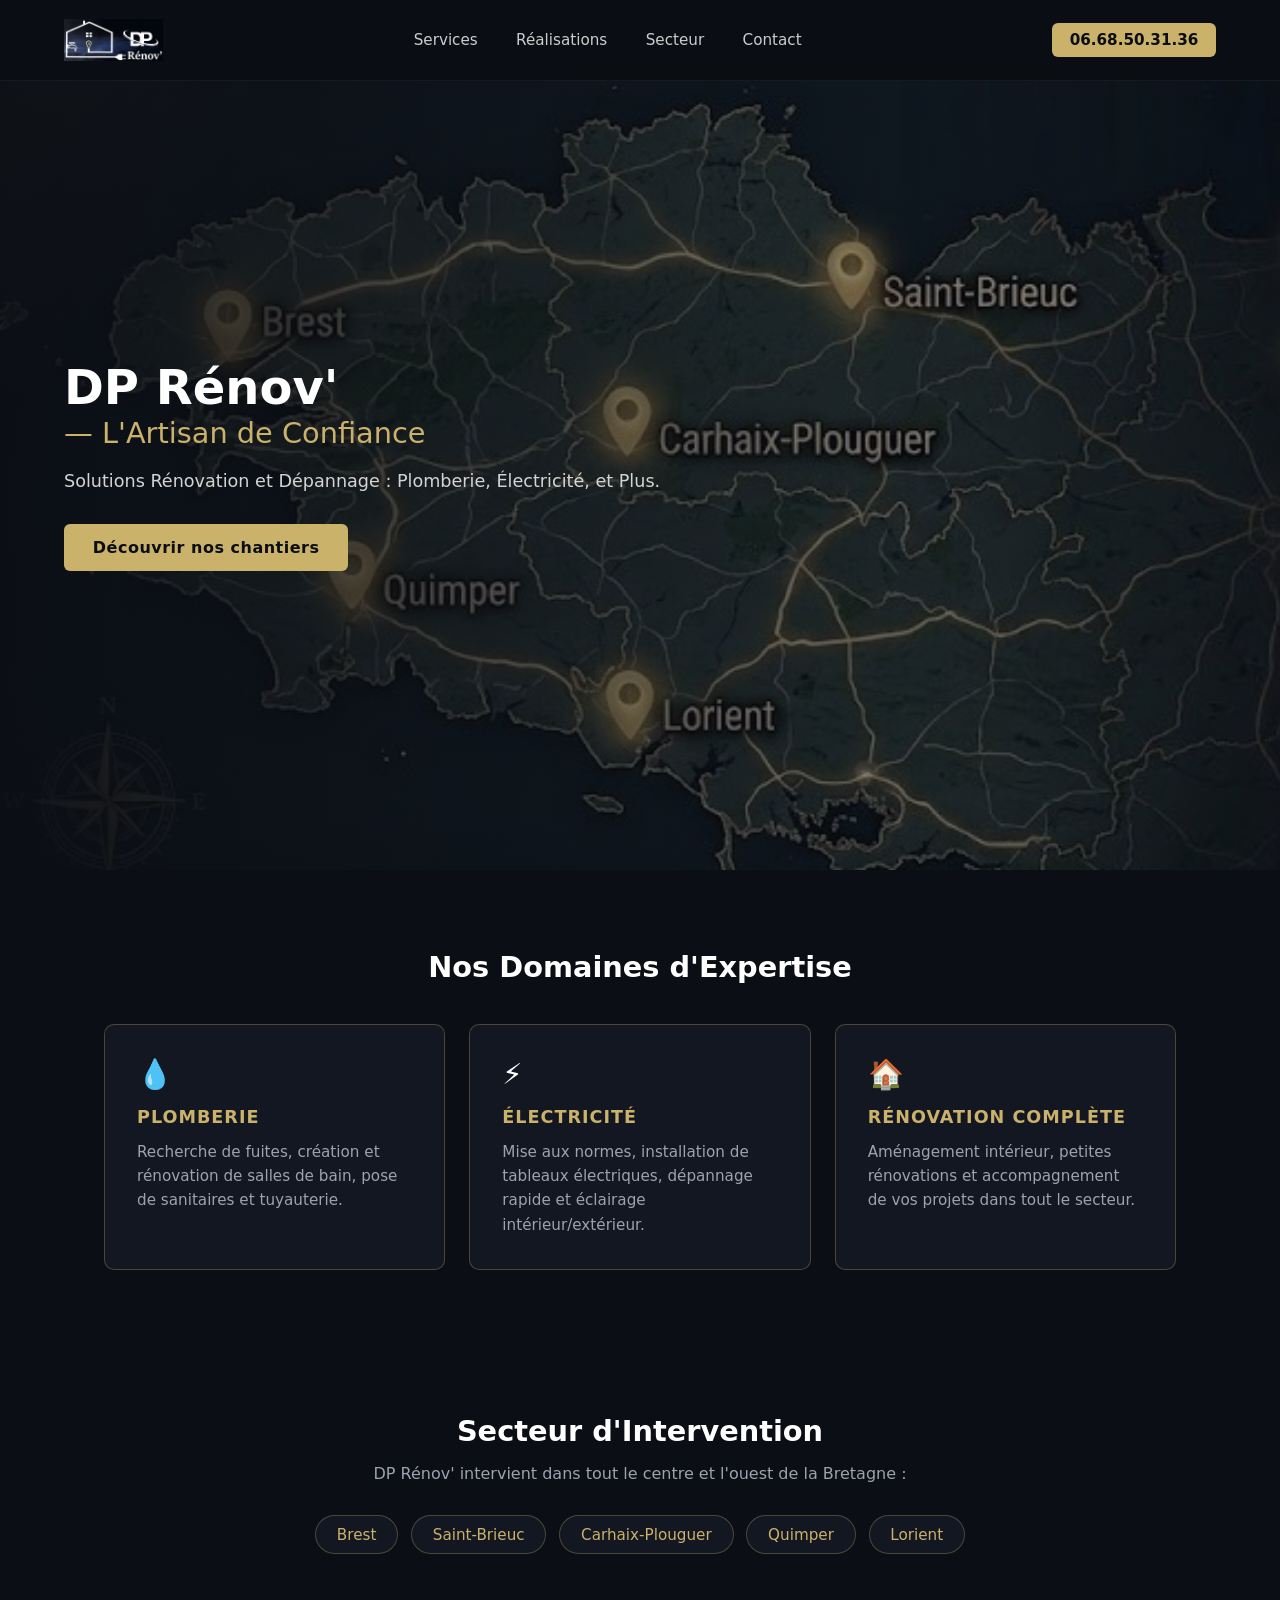
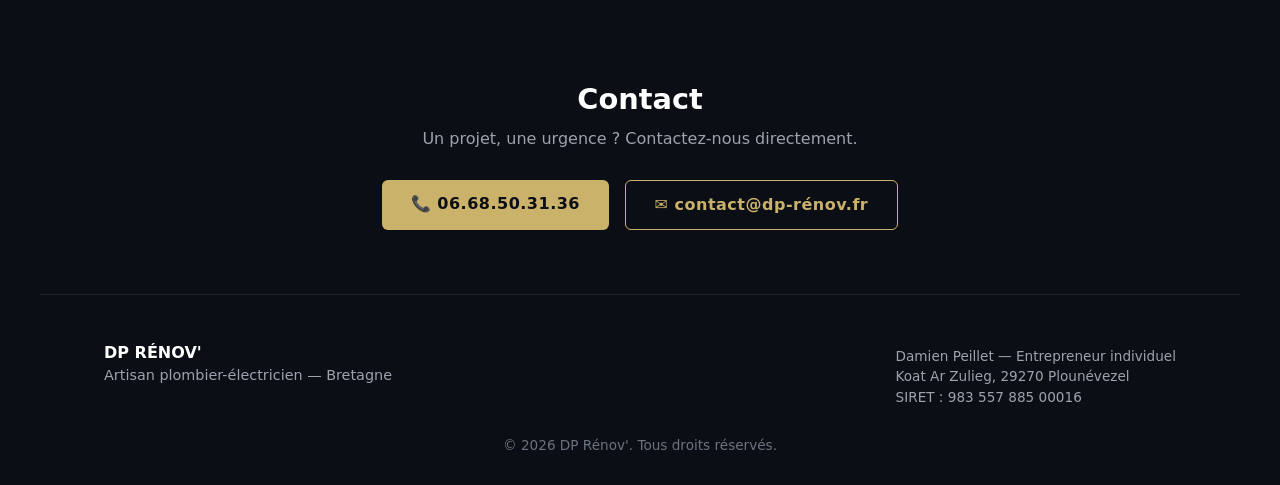
==== commit 053c26ec: "Page Réalisations dédiée avec galerie photo" ====
--- a/index.html
+++ b/index.html
@@ -11,7 +11,7 @@
 
   <!-- Navigation -->
   <header class="navbar">
-    <div class="logo">DP RÉNOV'</div>
+    <div class="logo"><img src="logo.png" alt="DP Rénov'" class="logo-img"></div>
 
     <input type="checkbox" id="nav-toggle" class="nav-toggle">
     <label for="nav-toggle" class="nav-burger" aria-label="Ouvrir le menu">
--- a/style.css
+++ b/style.css
@@ -239,6 +239,12 @@
 
 .page-header p {
   color: #9ca3af;
+}
+
+.logo-img {
+  height: 42px;
+  width: auto;
+  display: block;
 }
 
 /* Réalisations */
